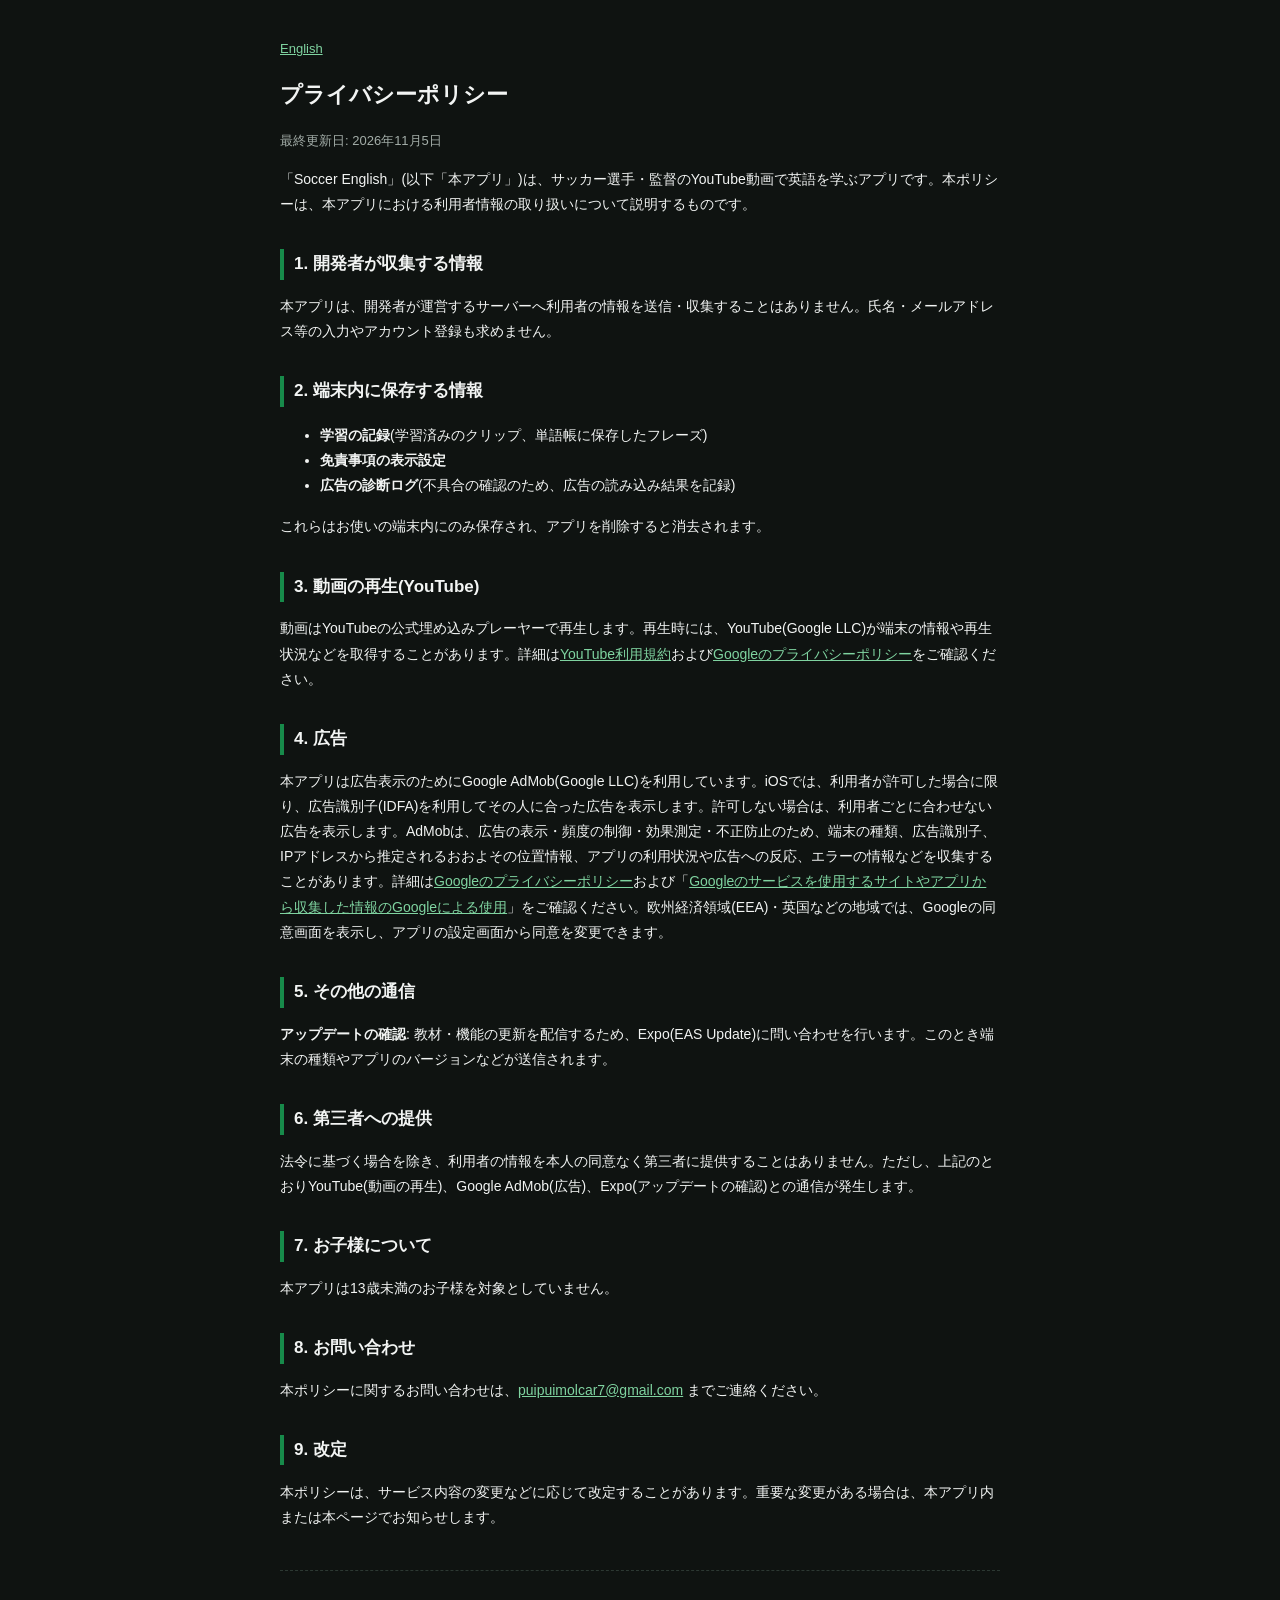
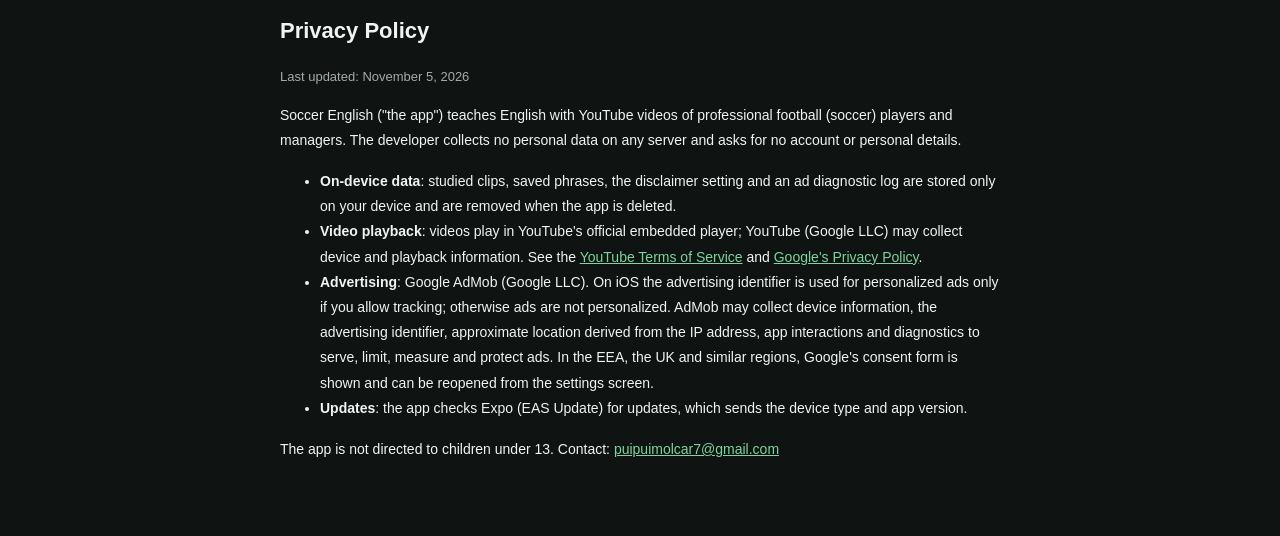
==== privacy.html @ 1564d120 "Support and privacy pages Co-Authored-By: Claude Opus 5.5 <noreply@anthropic.com>" ====
<!DOCTYPE html>
<html lang="ja">
<head>
<meta charset="UTF-8">
<meta name="viewport" content="width=device-width, initial-scale=1">
<title>プライバシーポリシー - Soccer English</title>
<link rel="stylesheet" href="style.css">
</head>
<body>
<p class="lang"><a href="#en">English</a></p>
<h1>プライバシーポリシー</h1>
<p class="updated">最終更新日: 2026年11月5日</p>

<p>「Soccer English」(以下「本アプリ」)は、サッカー選手・監督のYouTube動画で英語を学ぶアプリです。本ポリシーは、本アプリにおける利用者情報の取り扱いについて説明するものです。</p>

<h2>1. 開発者が収集する情報</h2>
<p>本アプリは、開発者が運営するサーバーへ利用者の情報を送信・収集することはありません。氏名・メールアドレス等の入力やアカウント登録も求めません。</p>

<h2>2. 端末内に保存する情報</h2>
<ul>
  <li><strong>学習の記録</strong>(学習済みのクリップ、単語帳に保存したフレーズ)</li>
  <li><strong>免責事項の表示設定</strong></li>
  <li><strong>広告の診断ログ</strong>(不具合の確認のため、広告の読み込み結果を記録)</li>
</ul>
<p>これらはお使いの端末内にのみ保存され、アプリを削除すると消去されます。</p>

<h2>3. 動画の再生(YouTube)</h2>
<p>動画はYouTubeの公式埋め込みプレーヤーで再生します。再生時には、YouTube(Google LLC)が端末の情報や再生状況などを取得することがあります。詳細は<a href="https://www.youtube.com/t/terms">YouTube利用規約</a>および<a href="https://policies.google.com/privacy">Googleのプライバシーポリシー</a>をご確認ください。</p>

<h2>4. 広告</h2>
<p>本アプリは広告表示のためにGoogle AdMob(Google LLC)を利用しています。iOSでは、利用者が許可した場合に限り、広告識別子(IDFA)を利用してその人に合った広告を表示します。許可しない場合は、利用者ごとに合わせない広告を表示します。AdMobは、広告の表示・頻度の制御・効果測定・不正防止のため、端末の種類、広告識別子、IPアドレスから推定されるおおよその位置情報、アプリの利用状況や広告への反応、エラーの情報などを収集することがあります。詳細は<a href="https://policies.google.com/privacy">Googleのプライバシーポリシー</a>および「<a href="https://policies.google.com/technologies/partner-sites">Googleのサービスを使用するサイトやアプリから収集した情報のGoogleによる使用</a>」をご確認ください。欧州経済領域(EEA)・英国などの地域では、Googleの同意画面を表示し、アプリの設定画面から同意を変更できます。</p>

<h2>5. その他の通信</h2>
<p><strong>アップデートの確認</strong>: 教材・機能の更新を配信するため、Expo(EAS Update)に問い合わせを行います。このとき端末の種類やアプリのバージョンなどが送信されます。</p>

<h2>6. 第三者への提供</h2>
<p>法令に基づく場合を除き、利用者の情報を本人の同意なく第三者に提供することはありません。ただし、上記のとおりYouTube(動画の再生)、Google AdMob(広告)、Expo(アップデートの確認)との通信が発生します。</p>

<h2>7. お子様について</h2>
<p>本アプリは13歳未満のお子様を対象としていません。</p>

<h2>8. お問い合わせ</h2>
<p>本ポリシーに関するお問い合わせは、<a href="mailto:puipuimolcar7@gmail.com">puipuimolcar7@gmail.com</a> までご連絡ください。</p>

<h2>9. 改定</h2>
<p>本ポリシーは、サービス内容の変更などに応じて改定することがあります。重要な変更がある場合は、本アプリ内または本ページでお知らせします。</p>

<hr>
<h1 id="en">Privacy Policy</h1>
<p class="updated">Last updated: November 5, 2026</p>
<p>Soccer English ("the app") teaches English with YouTube videos of professional football (soccer) players and managers. The developer collects no personal data on any server and asks for no account or personal details.</p>
<ul>
  <li><strong>On-device data</strong>: studied clips, saved phrases, the disclaimer setting and an ad diagnostic log are stored only on your device and are removed when the app is deleted.</li>
  <li><strong>Video playback</strong>: videos play in YouTube's official embedded player; YouTube (Google LLC) may collect device and playback information. See the <a href="https://www.youtube.com/t/terms">YouTube Terms of Service</a> and <a href="https://policies.google.com/privacy">Google's Privacy Policy</a>.</li>
  <li><strong>Advertising</strong>: Google AdMob (Google LLC). On iOS the advertising identifier is used for personalized ads only if you allow tracking; otherwise ads are not personalized. AdMob may collect device information, the advertising identifier, approximate location derived from the IP address, app interactions and diagnostics to serve, limit, measure and protect ads. In the EEA, the UK and similar regions, Google's consent form is shown and can be reopened from the settings screen.</li>
  <li><strong>Updates</strong>: the app checks Expo (EAS Update) for updates, which sends the device type and app version.</li>
</ul>
<p>The app is not directed to children under 13. Contact: <a href="mailto:puipuimolcar7@gmail.com">puipuimolcar7@gmail.com</a></p>
</body>
</html>
---- style.css ----
body { font-family: -apple-system, BlinkMacSystemFont, "Hiragino Sans", "Noto Sans JP", sans-serif; max-width: 720px; margin: 0 auto; padding: 24px 20px 60px; line-height: 1.8; color: #F2F4F3; background: #0F1311; }
h1 { font-size: 22px; }
h2 { font-size: 17px; margin-top: 32px; border-left: 4px solid #178A4A; padding-left: 10px; }
h3 { font-size: 15px; margin-top: 22px; color: #FFD166; }
p, li { font-size: 14px; }
.updated { color: #A3ADA8; font-size: 13px; }
.lang { font-size: 13px; }
a { color: #7FD3A0; }
hr { border: none; border-top: 1px dashed #2C3832; margin: 40px 0; }
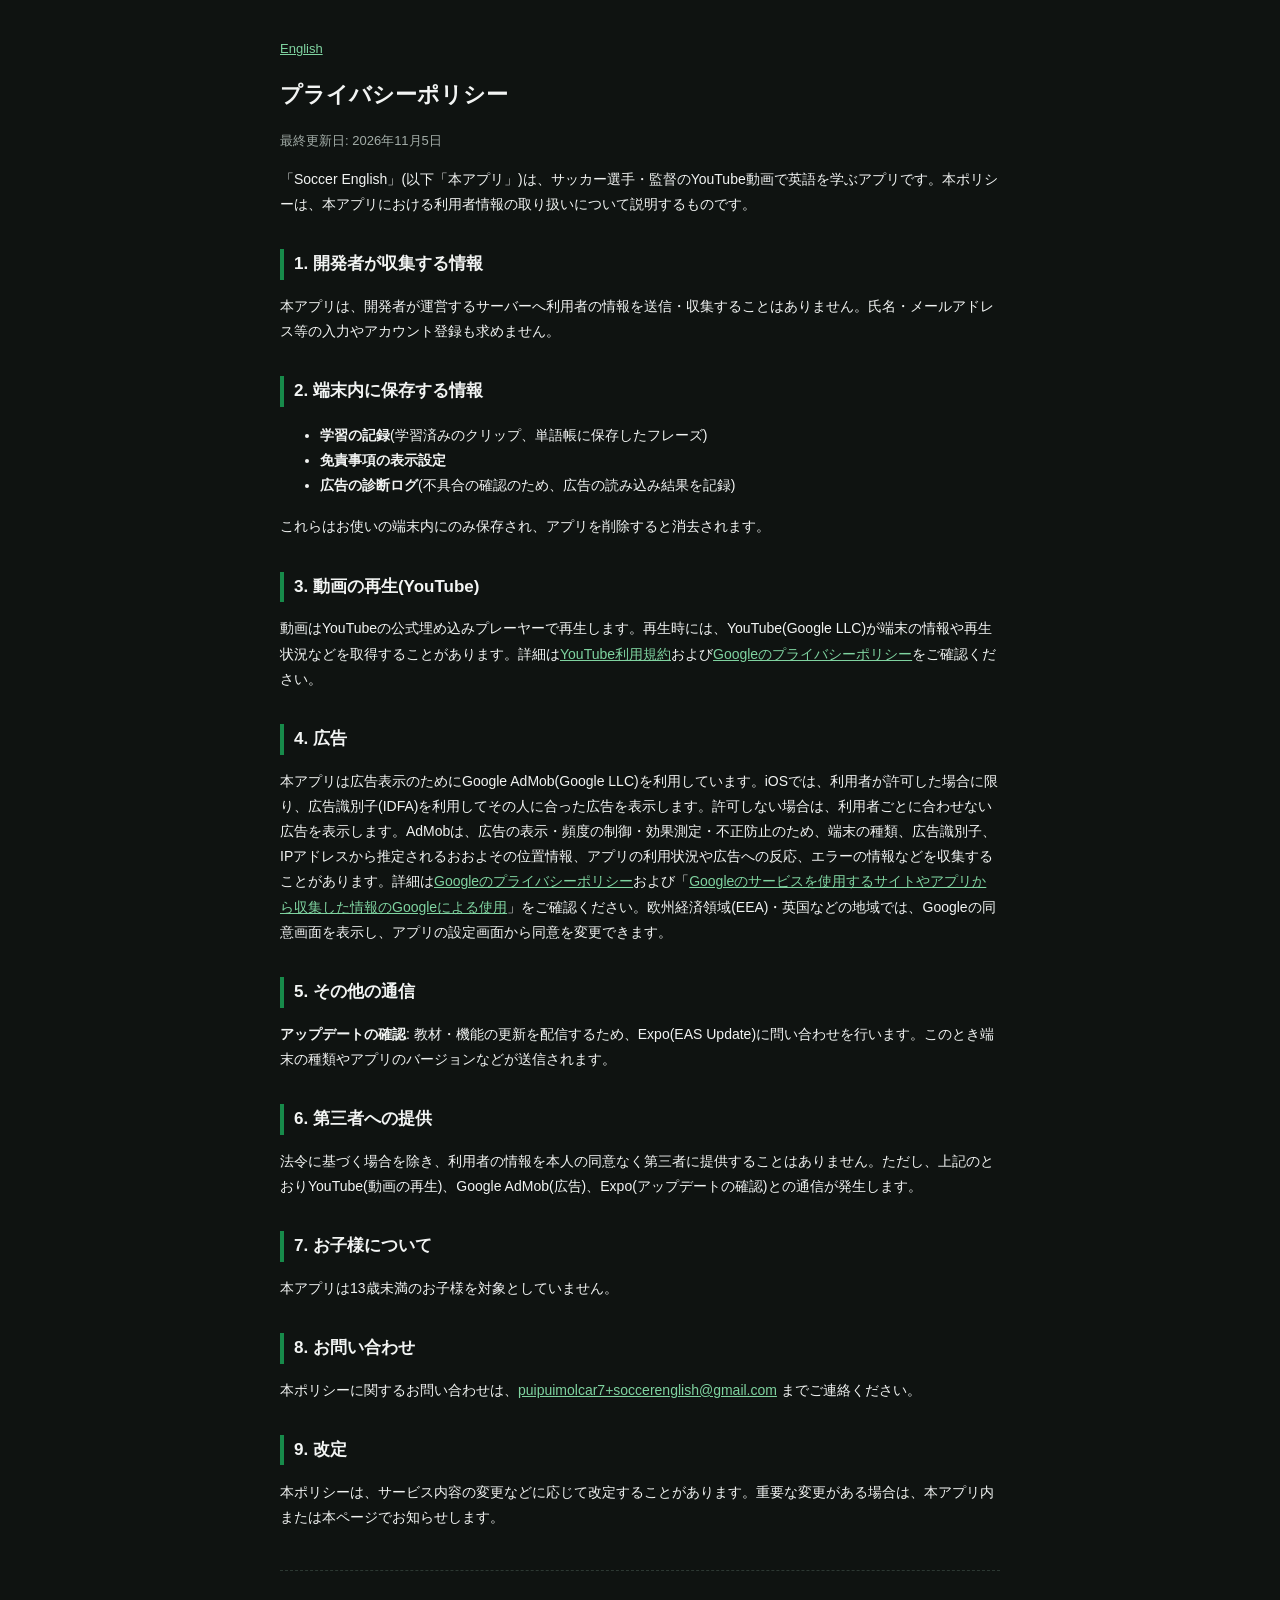
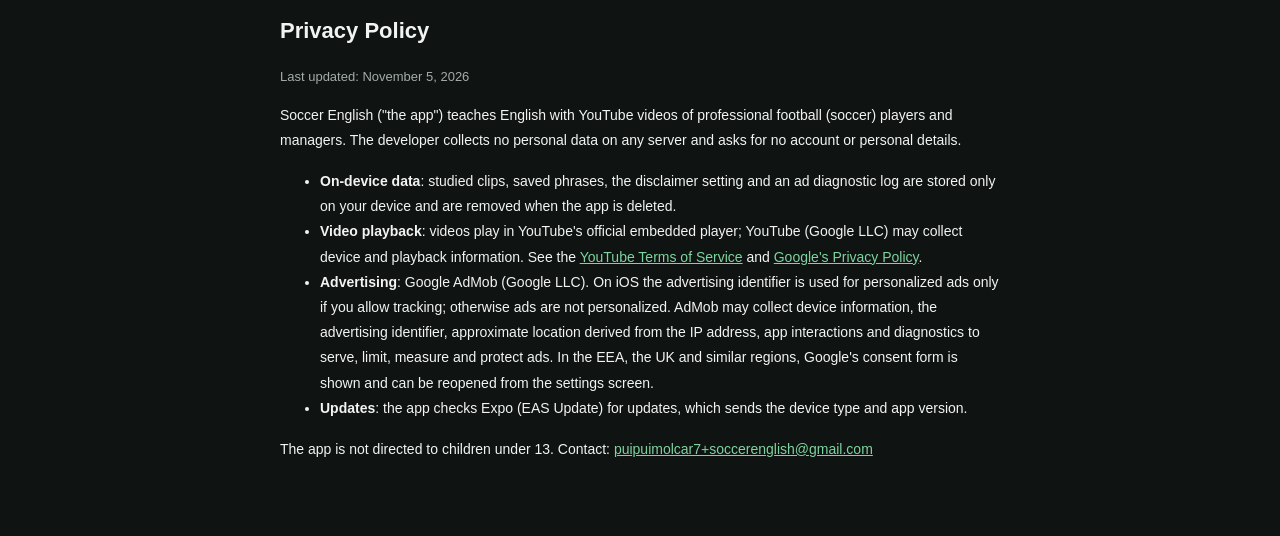
==== commit 5c6793b4: "Use app contact alias address Co-Authored-By: Claude Opus 5.5 <noreply@anthropic.com>" ====
--- a/privacy.html
+++ b/privacy.html
@@ -40,7 +40,7 @@
 <p>本アプリは13歳未満のお子様を対象としていません。</p>
 
 <h2>8. お問い合わせ</h2>
-<p>本ポリシーに関するお問い合わせは、<a href="mailto:puipuimolcar7@gmail.com">puipuimolcar7@gmail.com</a> までご連絡ください。</p>
+<p>本ポリシーに関するお問い合わせは、<a href="mailto:puipuimolcar7+soccerenglish@gmail.com">puipuimolcar7+soccerenglish@gmail.com</a> までご連絡ください。</p>
 
 <h2>9. 改定</h2>
 <p>本ポリシーは、サービス内容の変更などに応じて改定することがあります。重要な変更がある場合は、本アプリ内または本ページでお知らせします。</p>
@@ -55,6 +55,6 @@
   <li><strong>Advertising</strong>: Google AdMob (Google LLC). On iOS the advertising identifier is used for personalized ads only if you allow tracking; otherwise ads are not personalized. AdMob may collect device information, the advertising identifier, approximate location derived from the IP address, app interactions and diagnostics to serve, limit, measure and protect ads. In the EEA, the UK and similar regions, Google's consent form is shown and can be reopened from the settings screen.</li>
   <li><strong>Updates</strong>: the app checks Expo (EAS Update) for updates, which sends the device type and app version.</li>
 </ul>
-<p>The app is not directed to children under 13. Contact: <a href="mailto:puipuimolcar7@gmail.com">puipuimolcar7@gmail.com</a></p>
+<p>The app is not directed to children under 13. Contact: <a href="mailto:puipuimolcar7+soccerenglish@gmail.com">puipuimolcar7+soccerenglish@gmail.com</a></p>
 </body>
 </html>
